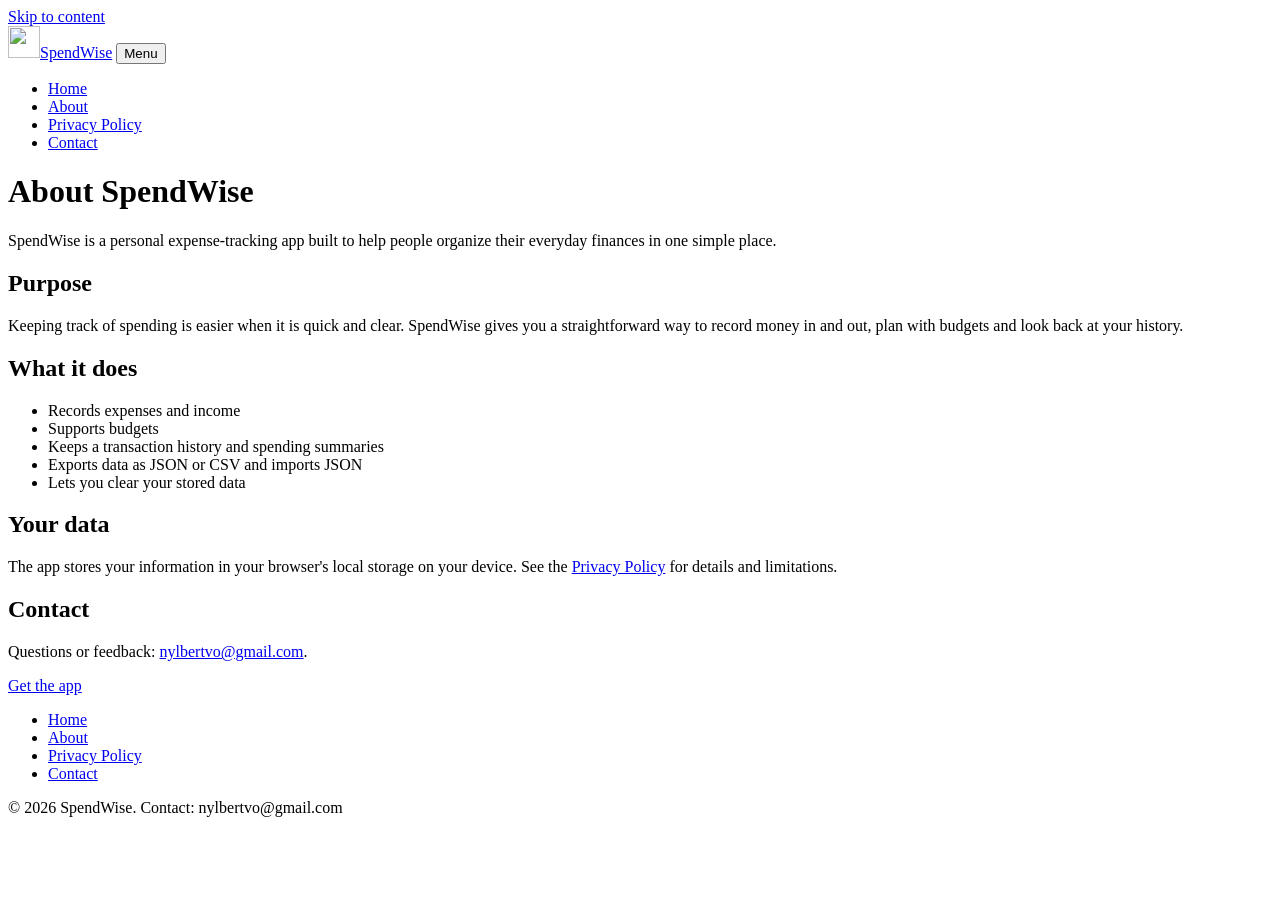
==== about.html @ 533e5aad "Add files via upload" ====
<!DOCTYPE html><html lang="en"><head><meta charset="utf-8"><meta name="viewport" content="width=device-width,initial-scale=1">
<title>About SpendWise</title><meta name="description" content="About SpendWise, a personal expense-tracking app for organizing your finances."><meta name="theme-color" content="#1d4ed8">
<link rel="icon" href="assets/logo.svg" type="image/svg+xml"><link rel="stylesheet" href="assets/style.css"></head><body>
<a class="skip" href="#main">Skip to content</a>
<header><div class="wrap nav"><a class="brand" href="index.html"><img src="assets/logo.svg" alt="" width="32" height="32">SpendWise</a>
<button class="tog" aria-expanded="false" aria-controls="menu">Menu</button>
<ul class="menu" id="menu">
<li><a href="index.html">Home</a></li>
<li><a href="about.html" aria-current="page">About</a></li>
<li><a href="privacy-policy.html">Privacy Policy</a></li>
<li><a href="mailto:nylbertvo@gmail.com">Contact</a></li></ul></div></header>
<main id="main"><div class="wrap doc"><h1>About SpendWise</h1>
<p>SpendWise is a personal expense-tracking app built to help people organize their everyday finances in one simple place.</p>
<h2>Purpose</h2><p>Keeping track of spending is easier when it is quick and clear. SpendWise gives you a straightforward way to record money in and out, plan with budgets and look back at your history.</p>
<h2>What it does</h2><ul><li>Records expenses and income</li><li>Supports budgets</li><li>Keeps a transaction history and spending summaries</li><li>Exports data as JSON or CSV and imports JSON</li><li>Lets you clear your stored data</li></ul>
<h2>Your data</h2><p>The app stores your information in your browser's local storage on your device. See the <a href="privacy-policy.html">Privacy Policy</a> for details and limitations.</p>
<h2>Contact</h2><p>Questions or feedback: <a href="mailto:nylbertvo@gmail.com">nylbertvo@gmail.com</a>.</p>
<a class="btn" href="index.html#download">Get the app</a></div></main>
<footer><div class="wrap"><ul class="fl"><li><a href="index.html">Home</a></li><li><a href="about.html">About</a></li><li><a href="privacy-policy.html">Privacy Policy</a></li><li><a href="mailto:nylbertvo@gmail.com">Contact</a></li></ul>
<p>&copy; <span data-year>2026</span> SpendWise. Contact: nylbertvo@gmail.com</p></div></footer>
<script src="assets/script.js"></script></body></html>
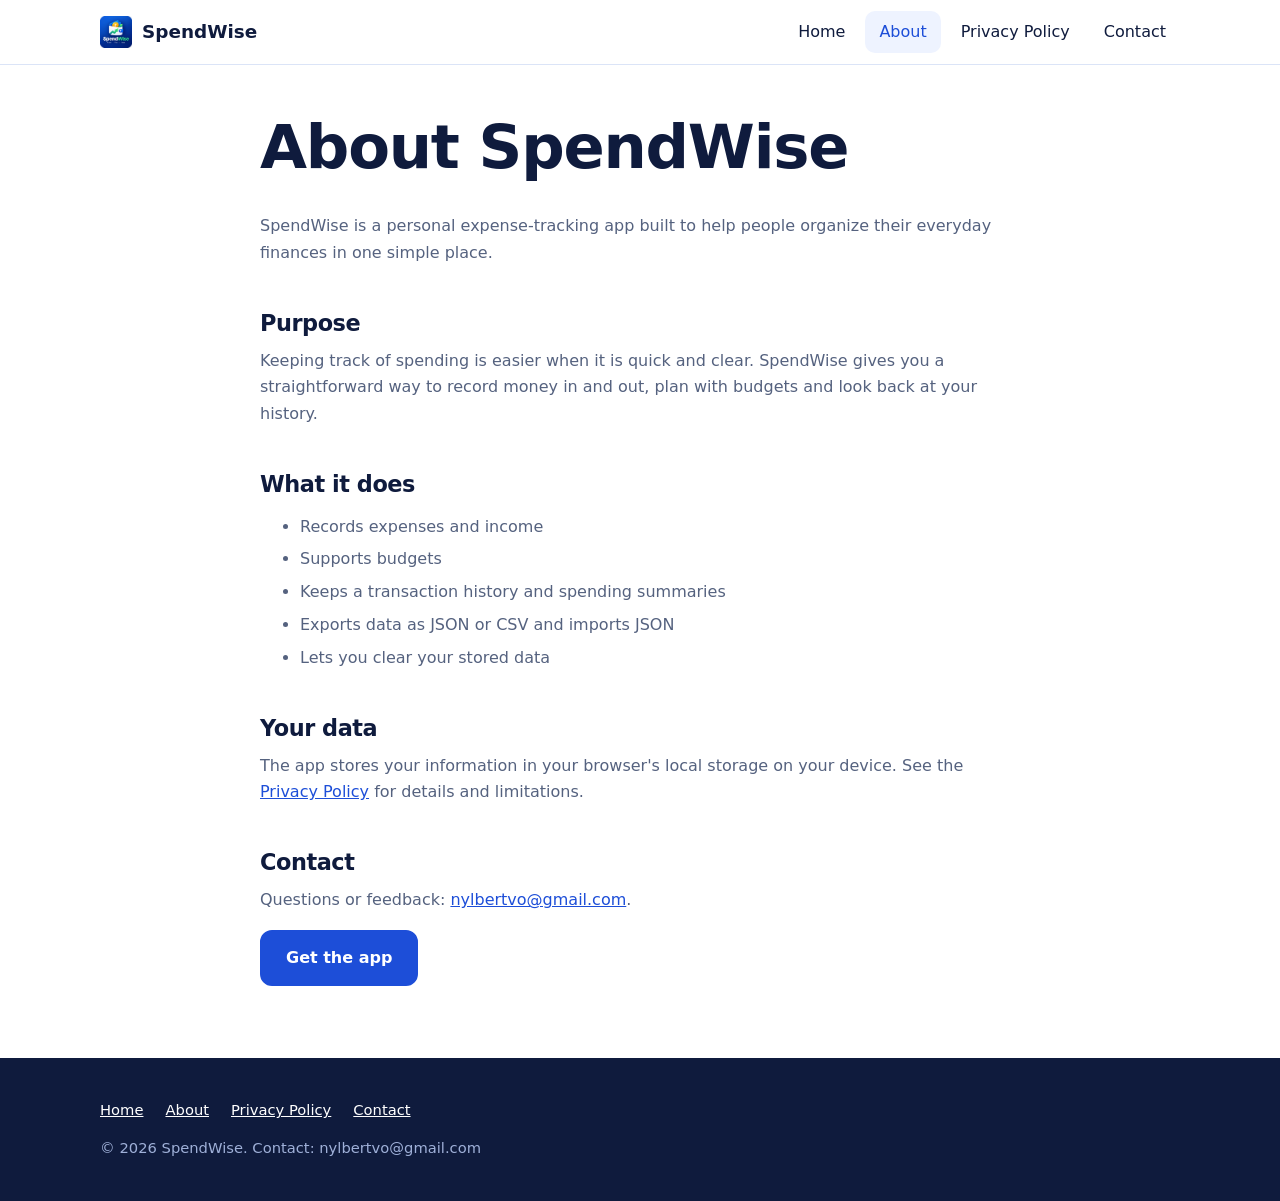
==== commit 60b8f5f3: "Change logo format and update alt text Updated logo file format from SVG to PNG and adjusted alt tex" ====
--- a/about.html
+++ b/about.html
@@ -1,21 +1,76 @@
-<!DOCTYPE html><html lang="en"><head><meta charset="utf-8"><meta name="viewport" content="width=device-width,initial-scale=1">
-<title>About SpendWise</title><meta name="description" content="About SpendWise, a personal expense-tracking app for organizing your finances."><meta name="theme-color" content="#1d4ed8">
-<link rel="icon" href="assets/logo.svg" type="image/svg+xml"><link rel="stylesheet" href="assets/style.css"></head><body>
-<a class="skip" href="#main">Skip to content</a>
-<header><div class="wrap nav"><a class="brand" href="index.html"><img src="assets/logo.svg" alt="" width="32" height="32">SpendWise</a>
-<button class="tog" aria-expanded="false" aria-controls="menu">Menu</button>
-<ul class="menu" id="menu">
-<li><a href="index.html">Home</a></li>
-<li><a href="about.html" aria-current="page">About</a></li>
-<li><a href="privacy-policy.html">Privacy Policy</a></li>
-<li><a href="mailto:nylbertvo@gmail.com">Contact</a></li></ul></div></header>
-<main id="main"><div class="wrap doc"><h1>About SpendWise</h1>
-<p>SpendWise is a personal expense-tracking app built to help people organize their everyday finances in one simple place.</p>
-<h2>Purpose</h2><p>Keeping track of spending is easier when it is quick and clear. SpendWise gives you a straightforward way to record money in and out, plan with budgets and look back at your history.</p>
-<h2>What it does</h2><ul><li>Records expenses and income</li><li>Supports budgets</li><li>Keeps a transaction history and spending summaries</li><li>Exports data as JSON or CSV and imports JSON</li><li>Lets you clear your stored data</li></ul>
-<h2>Your data</h2><p>The app stores your information in your browser's local storage on your device. See the <a href="privacy-policy.html">Privacy Policy</a> for details and limitations.</p>
-<h2>Contact</h2><p>Questions or feedback: <a href="mailto:nylbertvo@gmail.com">nylbertvo@gmail.com</a>.</p>
-<a class="btn" href="index.html#download">Get the app</a></div></main>
-<footer><div class="wrap"><ul class="fl"><li><a href="index.html">Home</a></li><li><a href="about.html">About</a></li><li><a href="privacy-policy.html">Privacy Policy</a></li><li><a href="mailto:nylbertvo@gmail.com">Contact</a></li></ul>
-<p>&copy; <span data-year>2026</span> SpendWise. Contact: nylbertvo@gmail.com</p></div></footer>
-<script src="assets/script.js"></script></body></html>
+
+<!DOCTYPE html>
+<html lang="en">
+<head>
+  <meta charset="utf-8">
+  <meta name="viewport" content="width=device-width, initial-scale=1">
+  <title>About SpendWise</title>
+  <meta name="description" content="About SpendWise, a personal expense-tracking app for organizing your finances.">
+  <meta name="theme-color" content="#1d4ed8">
+  <link rel="icon" href="assets/logo.png" type="image/png">
+  <link rel="stylesheet" href="assets/style.css">
+</head>
+<body>
+  <a class="skip" href="#main">Skip to content</a>
+
+  <header>
+    <div class="wrap nav">
+      <a class="brand" href="index.html">
+        <img src="assets/logo.png" alt="SpendWise" width="32" height="32">
+        SpendWise
+      </a>
+
+      <button class="tog" aria-expanded="false" aria-controls="menu">Menu</button>
+
+      <ul class="menu" id="menu">
+        <li><a href="index.html">Home</a></li>
+        <li><a href="about.html" aria-current="page">About</a></li>
+        <li><a href="privacy-policy.html">Privacy Policy</a></li>
+        <li><a href="mailto:nylbertvo@gmail.com">Contact</a></li>
+      </ul>
+    </div>
+  </header>
+
+  <main id="main">
+    <div class="wrap doc">
+      <h1>About SpendWise</h1>
+
+      <p>SpendWise is a personal expense-tracking app built to help people organize their everyday finances in one simple place.</p>
+
+      <h2>Purpose</h2>
+      <p>Keeping track of spending is easier when it is quick and clear. SpendWise gives you a straightforward way to record money in and out, plan with budgets and look back at your history.</p>
+
+      <h2>What it does</h2>
+      <ul>
+        <li>Records expenses and income</li>
+        <li>Supports budgets</li>
+        <li>Keeps a transaction history and spending summaries</li>
+        <li>Exports data as JSON or CSV and imports JSON</li>
+        <li>Lets you clear your stored data</li>
+      </ul>
+
+      <h2>Your data</h2>
+      <p>The app stores your information in your browser's local storage on your device. See the <a href="privacy-policy.html">Privacy Policy</a> for details and limitations.</p>
+
+      <h2>Contact</h2>
+      <p>Questions or feedback: <a href="mailto:nylbertvo@gmail.com">nylbertvo@gmail.com</a>.</p>
+
+      <a class="btn" href="index.html#download">Get the app</a>
+    </div>
+  </main>
+
+  <footer>
+    <div class="wrap">
+      <ul class="fl">
+        <li><a href="index.html">Home</a></li>
+        <li><a href="about.html">About</a></li>
+        <li><a href="privacy-policy.html">Privacy Policy</a></li>
+        <li><a href="mailto:nylbertvo@gmail.com">Contact</a></li>
+      </ul>
+      <p>&copy; <span data-year>2026</span> SpendWise. Contact: nylbertvo@gmail.com</p>
+    </div>
+  </footer>
+
+  <script src="assets/script.js"></script>
+</body>
+</html>
--- a/assets/style.css
+++ b/assets/style.css
@@ -0,0 +1,52 @@
+:root{--ink:#0f1b3d;--mut:#55627f;--blue:#1d4ed8;--blue2:#1e40af;--tint:#eef3ff;--line:#dbe4f7;--bg:#fff;--r:18px}
+*{box-sizing:border-box}html{scroll-behavior:smooth}
+body{margin:0;font:16px/1.65 system-ui,-apple-system,"Segoe UI",Roboto,sans-serif;color:var(--ink);background:var(--bg)}
+h1,h2,h3{line-height:1.15;letter-spacing:-.02em;margin:0 0 .5em}
+h1{font-size:clamp(2.2rem,6vw,3.8rem)}h2{font-size:clamp(1.6rem,4vw,2.3rem)}h3{font-size:1.1rem}
+p{margin:0 0 1em;color:var(--mut)}a{color:var(--blue)}
+.wrap{width:min(1080px,92%);margin:auto}section{padding:72px 0}.alt{background:var(--tint)}
+:focus-visible{outline:3px solid #f59e0b;outline-offset:2px}
+.skip{position:absolute;left:-999px}.skip:focus{left:8px;top:8px;background:#fff;padding:8px;z-index:9}
+header{position:sticky;top:0;background:rgba(255,255,255,.94);backdrop-filter:blur(8px);border-bottom:1px solid var(--line);z-index:5}
+.nav{display:flex;align-items:center;justify-content:space-between;height:64px}
+.brand{display:flex;align-items:center;gap:10px;font-weight:700;font-size:1.15rem;color:var(--ink);text-decoration:none}.brand img{width:32px;height:32px}
+.menu{display:flex;gap:6px;list-style:none;margin:0;padding:0}
+.menu a{display:block;padding:8px 14px;border-radius:10px;color:var(--ink);text-decoration:none;font-weight:500}
+.menu a:hover,.menu a[aria-current=page]{background:var(--tint);color:var(--blue)}
+.tog{display:none;background:none;border:1px solid var(--line);border-radius:10px;padding:8px 12px;font:inherit;color:var(--ink)}
+.btn{display:inline-block;padding:13px 24px;border-radius:12px;font-weight:600;text-decoration:none;border:2px solid var(--blue);background:var(--blue);color:#fff;cursor:pointer;font-size:1rem;transition:background .2s}
+.btn:hover{background:var(--blue2)}.btn.ghost{background:#fff;color:var(--blue)}.btn.ghost:hover{background:var(--tint)}
+.btn[aria-disabled=true]{background:#8da2d6;border-color:#8da2d6;cursor:not-allowed}
+.row{display:flex;gap:12px;flex-wrap:wrap}
+.hero{display:grid;grid-template-columns:1.05fr 1fr;gap:48px;align-items:center;padding:64px 0 80px}
+.hero p.lead{font-size:1.15rem;max-width:34em}.note{font-size:.85rem}
+.dash{background:#fff;border:1px solid var(--line);border-radius:24px;padding:22px;box-shadow:0 20px 50px -24px rgba(29,78,216,.35);animation:rise .8s ease both}
+@keyframes rise{from{opacity:0;transform:translateY(18px)}}
+.dh{display:flex;justify-content:space-between;align-items:flex-end;margin-bottom:16px}
+.dh small{color:var(--mut)}.dh b{font-size:1.9rem;display:block;letter-spacing:-.02em}
+.pill{background:var(--tint);color:var(--blue);border-radius:99px;padding:4px 12px;font-size:.8rem;font-weight:600}
+.bars{display:flex;align-items:flex-end;gap:8px;height:110px;margin-bottom:18px}
+.bars i{flex:1;background:#c7d6fb;border-radius:8px 8px 4px 4px;height:var(--h)}.bars i:nth-child(5){background:var(--blue)}
+.bud{margin-bottom:14px;font-size:.9rem}.bud div{display:flex;justify-content:space-between}
+.bud span.t{display:block;height:8px;background:var(--tint);border-radius:9px;margin-top:5px;overflow:hidden}
+.bud span.t i{display:block;height:100%;width:var(--w);background:var(--blue);border-radius:9px}
+.tx{display:flex;justify-content:space-between;padding:10px 0;border-top:1px solid var(--line);font-size:.92rem}.tx em{font-style:normal;color:var(--mut);font-size:.8rem;display:block}
+.in{color:#047857;font-weight:600}.out{font-weight:600}
+.grid{display:grid;grid-template-columns:repeat(auto-fit,minmax(250px,1fr));gap:20px}
+.card{background:#fff;border:1px solid var(--line);border-radius:var(--r);padding:26px}.card p{margin:0}
+.ic{width:42px;height:42px;border-radius:12px;background:var(--tint);color:var(--blue);display:grid;place-items:center;font-weight:700;margin-bottom:14px}
+.steps{counter-reset:s;list-style:none;padding:0;margin:0;display:grid;grid-template-columns:repeat(auto-fit,minmax(220px,1fr));gap:20px}
+.steps li{counter-increment:s;background:#fff;border-radius:var(--r);padding:24px;border:1px solid var(--line)}
+.steps li:before{content:counter(s);display:grid;place-items:center;width:34px;height:34px;border-radius:50%;background:var(--blue);color:#fff;font-weight:700;margin-bottom:12px}
+.split{display:grid;grid-template-columns:1fr 1fr;gap:40px;align-items:center}
+.dl{text-align:center;max-width:640px;margin:auto}.dl .row{justify-content:center}
+details{background:#fff;border:1px solid var(--line);border-radius:14px;padding:16px 20px;margin-bottom:12px}
+summary{cursor:pointer;font-weight:600}details p{margin:10px 0 0}
+.doc{max-width:760px;padding:48px 0 72px}.doc h2{font-size:1.4rem;margin-top:2em}.doc li{color:var(--mut);margin-bottom:.4em}
+.meta{background:var(--tint);border-radius:12px;padding:12px 16px;font-size:.92rem;color:var(--ink)}
+footer{background:var(--ink);color:#c9d3ee;padding:40px 0;font-size:.92rem}footer a{color:#fff}
+.fl{display:flex;flex-wrap:wrap;gap:8px 22px;list-style:none;padding:0;margin:0 0 14px}footer p{color:#9fb0d8;margin:0}
+@media(max-width:820px){.hero,.split{grid-template-columns:1fr}.hero{padding-top:36px}section{padding:52px 0}
+.tog{display:block}.menu{display:none;position:absolute;left:0;right:0;top:64px;background:#fff;flex-direction:column;padding:10px 4%;border-bottom:1px solid var(--line)}.menu.open{display:flex}}
+@media(prefers-reduced-motion:reduce){*{animation:none!important;transition:none!important;scroll-behavior:auto!important}}
+              
